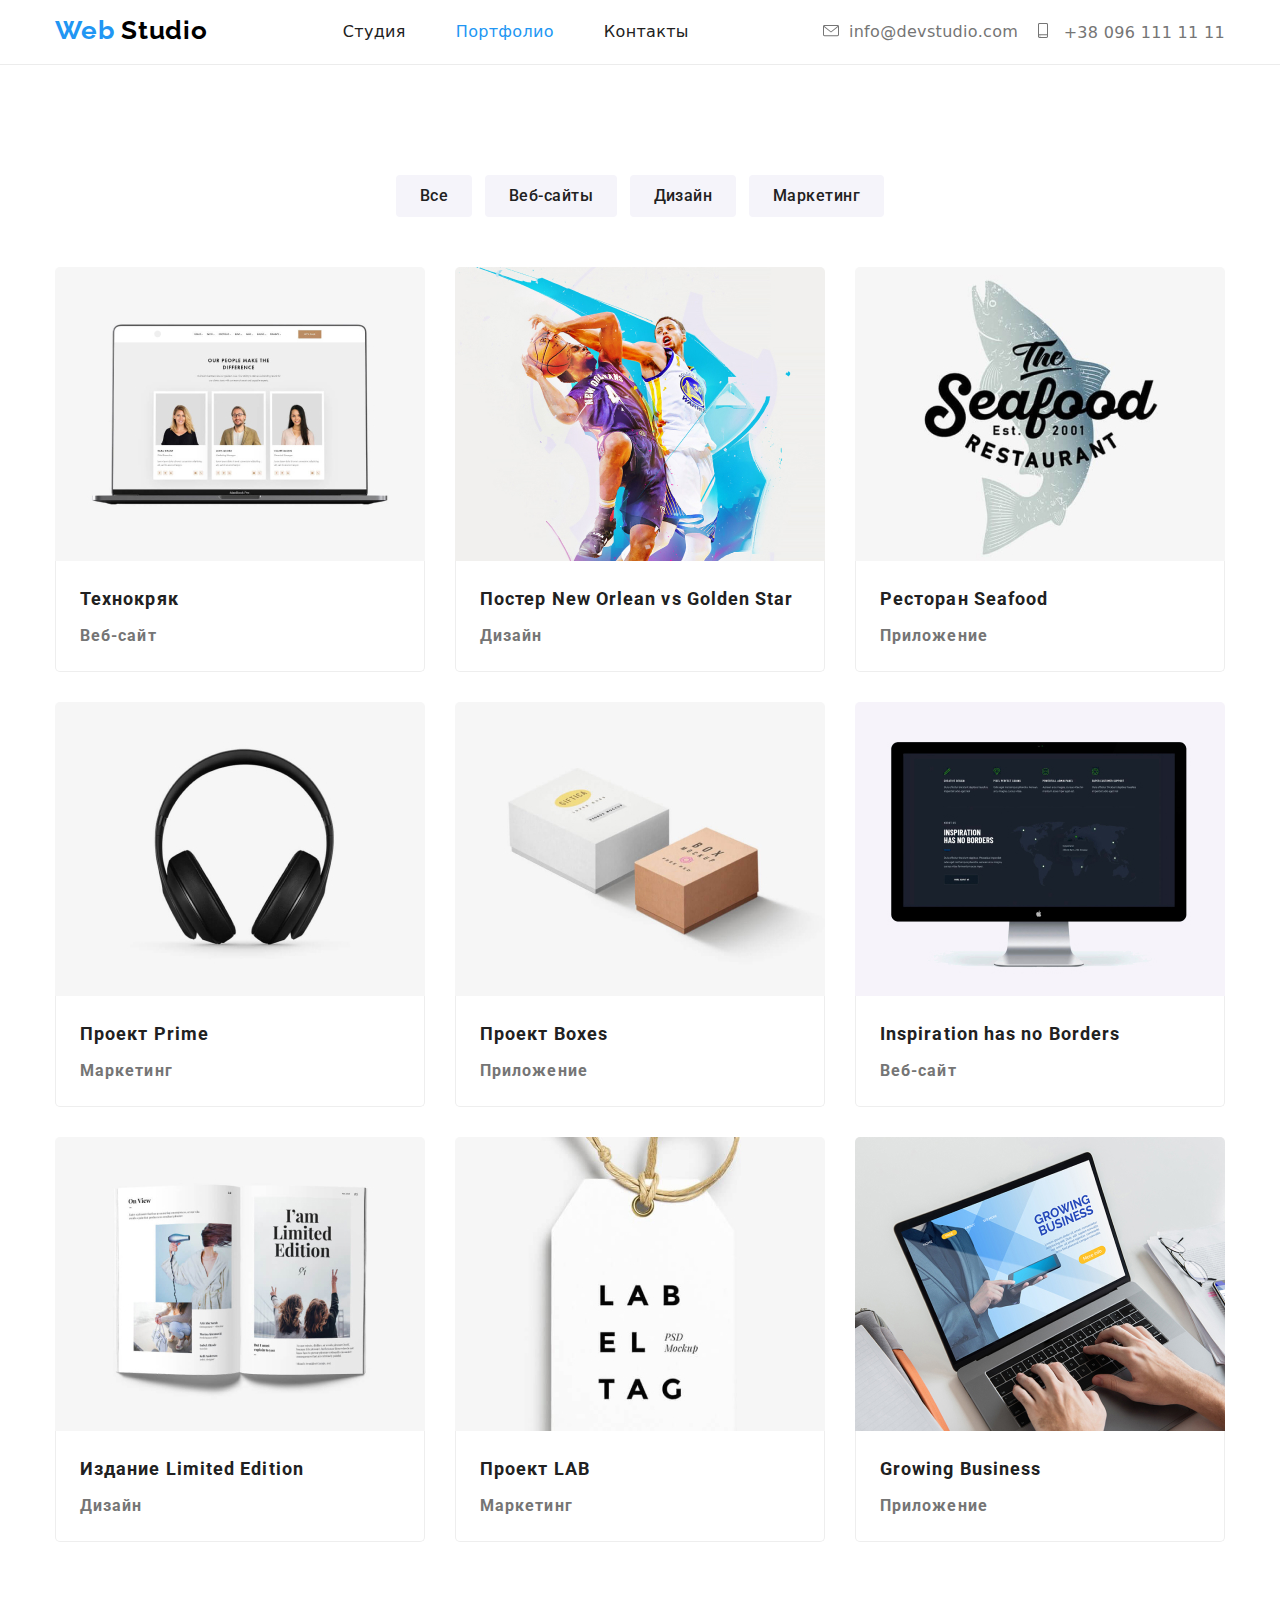
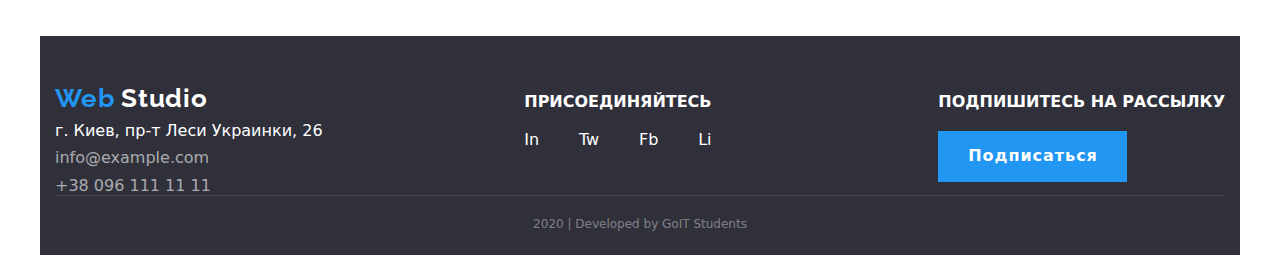
==== portfolio.html @ 93608ec6 "copied from the 3rd homework" ====
<!DOCTYPE html>
<html lang="ru">

<head>
    <meta charset="UTF-8">
    <meta name="viewport" content="width=device-width, initial-scale=1.0">
    <title>Portfolio</title> 
    <link rel="stylesheet" href="https://fonts.googleapis.com/css2?family=Raleway:wght@700&family=Roboto:wght@400;500;700;900&display=swap" />      
    <link rel="stylesheet" href="https://cdnjs.cloudflare.com/ajax/libs/modern-normalize/0.6.0/modern-normalize.min.css">
    <link rel="stylesheet" href="./css/styles.css" />
    
</head>


<body class="portfolio-page">
    <!---the header of the site-->
  
    <header class="header">
    <div class="container">  
         <nav>
            <ul class="menu list">
                <li class="menu-item">
                    <a class="logo" href="./index.html" lang="en"><span class="active">Web</span> <span class="logo-studio">Studio</span> </a>
                </li>
                <li class="menu-item"><a class="menu-link link" href="./index.html">Студия</a></li>
                <li class="menu-item"><a class="menu-link link active" href="./portfolio.html">Портфолио</a></li>
                <li class="menu-item"><a class="menu-link link" href="#">Контакты</a></li>
            </ul>
        </nav>
    
        <ul class="contact list">
        <li class="contact-item">
            <a class="link" href="mailto:info@devstudio.com">
                <img class="contact-icon" src="./images/envelope.svg" alt="envelope_icon"/>info@devstudio.com
          </a>
        </li>
        <li class="contact-item">
             <a class="link" href="tel:+38-096-111-11-11">
                <img class="contact-icon" src="./images/smartphone.svg" alt="smartphone icon"/>
                +38 096 111 11 11
            </a>
        </li>
        </ul>
    
    </div>
        
    </header>
    <main>
        <!--portfolio menu-->
       <section class="portfolio"> 
           <div class="container">
            <nav>
                <ul class="filters-list ">
                    <li class="filters-items"><button type="button" class="button button-secondary">Все</button></li>
                    <li class="filters-items"><button type="button" class="button button-secondary">Веб-сайты</button></li>
                    <li class="filters-items"><button type="button" class="button button-secondary">Дизайн</button></li>
                    <li class="filters-items"><button type="button" class="button button-secondary">Маркетинг</button></li>
                </ul>
            </nav>
            <h1 class="is-hidden"> The exaples of our projects </h1>
            <ul class="works list">
              <li class="works-item">
                <a  class="link" href="#"><img class="works-image" src="./images/технокряк.jpg" alt="three people">
                  <div class="works-content">
                    <h2 class="works-title">Технокряк</h2>
                    <p class="works-type">Веб-сайт</p>
                  </div>
                </a>
            </li>
              <li class="works-item">
               <a class="link" href="#" ><img class="works-image" src="./images/постер.jpg" alt="people who are playing basketball">
                <div class="works-content">
                    <h2 class="works-title">Постер New Orlean vs Golden Star</h2>
                    <p class="works-type">Дизайн</p>
                 </div>  
                 </a>
                </li>

            <li class="works-item">
                <a class="link" href="#" ><img class="works-image" src="./images/ресторан.jpg" alt="seafood restaurant">
                    <div class="works-content">
                        <h2 class="works-title">Ресторан Seafood</h2>
                        <p class="works-type">Приложение</p>
                    </div>
                 </a>
            </li>

            <li class="works-item">
               <a class="link" href="#" ><img class="works-image" src="./images/Prime.jpg" alt="headphones">
                <div class="works-content">
                    <h2 class="works-title">Проект Prime</h2>
                    <p class="works-type">Маркетинг</p>
                </div>
             </a>
            </li>
            <li class="works-item">
                <a class="link" href="#" ><img class="works-image" src="./images/box.jpg" alt="two boxes">
                <div class="works-content">
                    <h2 class="works-title"> Проект Boxes </h2>
                    <p class="works-type">Приложение</p>
                </div>
                </a>
            </li>
            <li class="works-item">
                <a class="link" href="#" ><img class="works-image" src="./images/no_borders.jpg" alt="monitor with the world map">
                <div class="works-content">
                    <h2 class="works-title">Inspiration has no Borders</h2>
                    <p class="works-type">Веб-сайт</p>
                </div>
                </a>
            </li>
            <li class="works-item">
                <a class="link" href="#" ><img class="works-image" src="./images/limited_edition.jpg" alt="a magazin">
                <div class="works-content">
                    <h2 class="works-title">Издание Limited Edition</h2>
                    <p class="works-type">Дизайн</p>
                </div>
            </a>
            </li>
            <li class="works-item">
                <a class="link" href="#" ><img class="works-image" src="./images/lab.jpg" alt="lab label">
                <div class="works-content">
                    <h2 class="works-title">Проект LAB</h2>
                    <p class="works-type">Маркетинг</p>
                </div>
                </a>
            </li>
            <li class="works-item">
                <a class="link" href="#" ><img class="works-image" src="./images/growing_business.jpg" alt="laptop with the picture of web-site on the monitor">
                <div class="works-content">
                    <h2 class="works-title">Growing Business</h2>
                    <p class="works-type">Приложение</p>
                </div>
            </a>
            </li>
          </ul>
        </div>
        </section> 


    </main>
   
    <!---footer-->
    <footer class="footer container">
        <div class="footer-content">
            <div class="footer-info">
            <a class="logo link" href="./index.html"><span class="active">Web</span> <span class="logo-studio">Studio</span> </a>
            <!---address-->
            <address class="address">
                <ul class="address-list list">
                    <li class="address-item">г. Киев, пр-т Леси Украинки, 26</li>
                    <li class="address-item"> <a class="link" href="mailto:info@example.com">info@example.com</a>
                    </li>                    
                    <li class="address-item"><a class="link" href="tel:+38-096-111-11-11">+38 096 111 11 11</a></li>
                </ul>  
            </address>
         </div>
                <!---social networks-->
         <div class= "footer-list">
            <b class="footer-subtitle">присоединяйтесь</b>
            <ul class="social"> 
                <li class="list"><a href="#" aria-label="Instagram" class="link"> In</a></li>
                <li class="list"><a href="#" aria-label="Twitter" class="link"> Tw</a></li>
                <li class="list"><a href="#" aria-label="Facebook" class="link"> Fb</a></li>
                <li class="list"><a href="#" aria-label="Linkedin" class="link"> Li</a></li>
            </ul>
         </div>         
     
        <!---subscription-->
        <div class="footer-list">
                <b class="footer-subtitle">Подпишитесь на рассылку</b>
                <button type="button" class="button button-primary">Подписаться</button>
        </div>
               
        </div>

        <p class="footer-copyright">2020 | Developed by GoIT Students </p>
        
    </footer>
</body>

</html>
---- css/styles.css ----
:root {
    --primary-text-color: #212121;
    --accent-color: #2196F3;
    --title-text-color: #ffffff; 
    --primary-background-color: #ffffff; 
    --secondary-text-color: #757575;
    --secondary-background-color: #F5F4FA;
}

.home-page {

    color: var(--primary-text-color); 
    font-family: "Roboto", sans-serif;
    font-weight: 400;
    font-size: 14px;
    line-height: 1.7;
    letter-spacing: 0.03em;
}


   
.container {
    /* outline: solid tomato;    */
    margin: 0 auto;
    padding: 0 15px;
    width: 1200px;
}
/* 
img {
    display: block;
    max-width: 100%;
    height: auto;
}   */

.list {
    list-style: none;
    padding: 0;
    margin: 0;
    
}
/* .item:not( :last-child) {
    margin-right: 30px;
/* } */

.link {
    text-decoration: none;
    color: var(--primary-text-color );
} 


.header .container {
    display: flex;
    align-items: center;
    justify-content: space-between;
    /* height: 80px; */

    font-weight: 500;
    line-height: 1.14;
    letter-spacing: 0.02em; 
} 


.menu,
.contact {
    display: flex;
    margin-left: auto;
} 

/*header logo*/
.logo { 
    /* margin-right: 85px; */
    text-decoration: none;
    
    color: #000000;
    font-family: 'Raleway', sans-serif;
    font-weight: 700;
    font-size: 26px;
    line-height: 1.2;
    letter-spacing: 0.03em;
}
/* 
.logo .logo-web {
    color: var(--accent-color);
   } */
.logo-studio:hover,
.logo-studio:focus {
    color: #000000;}

   /* menu */

/* .menu-item:not(:last-child) {
    margin-left: 50px;
} */

.menu-item + .menu-item {
    margin-left: 50px;
}
.menu .menu-item:first-child {
    margin-right: 85px;
    padding-top: 15px;;
}
.menu-link {
    display: block;
    padding-top: 23px;
    padding-bottom: 23px;

}


/* email and address */
/* .menu, */


 .contact .link {
    color: var(--secondary-text-color);
}

 .contact-item:not(:last-child) {
     margin-right: 20px;
 }
 .contact-icon {
     margin-right: 10px;
 }  

 .active {
    color: var(--accent-color);
}
 /* .link {
    text-decoration: none;
} 
.link:hover, 
.link:focus {
    color: var(--accent-color);
}  */

/* Styles for the main page of html */
/* Hero section */

.hero {
    padding-top: 200px;
    padding-bottom: 200px;  
    height: 600px; 
    text-align: center;
    background-color: var(--secondary-text-color);
    color: var(--title-text-color);
    letter-spacing: 0.06em;

}
/* hero title */
.hero-title {
    margin-top: 0;
    margin-bottom: 30px;
    
    font-weight: 900;
    font-size: 44px;
    line-height: 1.4;
    text-transform: uppercase;
}
    
/* button */
.button {
     font-size: 16px;
     display: inline-block;
}

.button-primary {

    border: 1px solid var(--accent-color);
    padding: 10px 32px;
    
    color: var(--title-text-color);
    background-color: var(--accent-color);
    
    font-weight: 700;
    font-size: 16px;
    line-height: 1.8;
    letter-spacing: 0.06em;
}
.button:hover,
.button:focus {
    color: var(--title-text-color);
    background-color: var(--accent-color);
}

/* .section {
    padding-top: 94px;
    padding-bottom: 94px;
} */
.section-title {
    margin-top: 0px;
    margin-bottom: 50px;

    font-weight: 700;
    font-size: 36px;
    line-height: 1.16;
    text-align: center;
}
.section-subtitle {
    margin: 0;
    padding: 0;
    
    font-weight: 700;
    font-size: 14px;
    line-height: 1.14;
    text-transform: uppercase;

}

.section-list {
    display: flex;
}

.section-item:not(:last-child) {
    margin-right: 30px;
}

/* features */

.features .container {
    padding-top: 94px;
    padding-bottom: 94px;
}

.is-hidden {
    display: none;

}
/* .features-list, {
    display: flex;
    margin: 0;
    padding: 0;
} */


.features .image {
   padding: 25px 100px;
   margin-bottom: 30px;

    background: var(--secondary-background-color);
    border-radius: 4px;
}
  
.features-descriptions {
    margin: 10px 0 10px 0;
    color: var(--secondary-text-color);
}

/* products example */
/* .product-list {
    display: flex;
    margin: 0;
    padding: 0;
} */
.products .container {
    padding-bottom: 94px;
}

.products .section-subtitle {
    padding: 27px 0;
    background-color: rgba(47, 48, 58, 0.8);
    color: var(--title-text-color);
    text-align: center;

}
.products img, 
.team img {
    display: block;
    max-width: 100%;
    height: auto; 

}

/* team list */
.team {
    background-color: var(--secondary-background-color);
}
.team .container {
    padding-top: 94px;
    padding-bottom: 94px;
}
.team .section-item {

    background: var(--title-text-color);
    box-shadow: 0px 2px 1px rgba(0, 0, 0, 0.2), 0px 1px 1px rgba(0, 0, 0, 0.14), 0px 1px 3px rgba(0, 0, 0, 0.12);
    border-radius: 0px 0px 4px 4px;
}
.team-card {
    padding: 30px 24px 32px 24px;
} 
.team-text {
    margin-top: 0;
    font-size: 16px;
    line-height: 1.2;
    text-align: center;
}

.name {
    /* margin-top: 30px; */
    margin-bottom: 10px;
    font-weight: 500;
}
.job {
    margin-bottom: 16px;
    color: var(--secondary-text-color);
 }

 .social {
     display: flex;
     padding: 0px;
     justify-content: space-between;
 }

/* .social-links .link:hover,
.social-links .link:focus {
    color: var(--accent-color);

} */
.clients .container {
    padding-top: 94px;
    padding-bottom: 94px;
}

.clients .section-item {
    display: block;
    box-sizing: border-box;
    border: 1px solid #AFB1B8;
    border-radius: 4px;
    width: 170px;
    height: 90px;
    text-align: center;
    background-color: #E5E5E5;
}
.clients .image {
    padding-top: 20px;
}

.link:hover, 
.link:focus {
    color: var(--accent-color);
} 



/* footer */
.footer {
    background-color: #2F303A;;
}
.footer-content {
    display: flex;
    justify-content: space-between;
    align-items: baseline;
} 
.footer-info {
    margin-top: 45px;
}
.footer-info .logo-studio {
    color: var(--title-text-color);
}

/* .footer-info .logo:hover,
.footer-info .logo:focus {
    text-decoration: underline;
}  */
.address-list {
    display: inline-block;
    margin-top: 8px;
    margin-right: 69px; 
    padding: 0;

    font-style: normal;
    color: var(--title-text-color);
}
.address .link {
    color: rgba(255, 255, 255, 0.6);
}

.address-item:not(:last-child) {
    margin-bottom: 9px;
}
.footer-list {
    margin-top: 57px;
 }
.footer-subtitle {
    display: block;
    margin-bottom: 20px;

    font-weight: 700;
    text-transform: uppercase;
    color: var(--title-text-color);
}
.footer-list:not(:last-child) {
    margin-right: 94px;
}
.footer .social{
    margin: 0px;
}
.footer .social .link{
    color: var(--title-text-color)
}
.footer-list .button {
    padding: 10px 28px 10px 29px;
}

.footer-copyright {
    display: block;
    margin-top: 0;
    margin-bottom: 0;
    padding-top: 16px;
    padding-bottom: 19px;

    font-size: 12px;
    line-height: 2;
    text-align: center;
    color: rgba(255, 255, 255, 0.4);
    border-top: 1px solid rgba(255, 255, 255, 0.1);
}



/* Styles for Portfolio */
.portfolio {
    border-top: 1px solid #ECECEC;

}
.portfolio .container {

    padding-top: 94px;
    padding-bottom: 94px;
    color: var(--primary-text-color);



    font-family: "Roboto", sans-serif;
    font-weight: 400;
    font-size: 16px;
    letter-spacing: 0.03em;


    /* list-style: none;
    padding: 0;
    margin: 0;  */

}


/* .filters {
    padding-right:  0px;
    padding-left: 0px;
} */
/* .filters-items + .filters-items:not(:last-child) {
margin-right: 8px;
} */
.filters-items {
    display: inline-block;
    margin: 0 4px;

}
/* .filters-items:not(:last-child) {
    margin-right: 8px;
} */

.filters-list {
    text-align: center;
    margin-bottom: 50px;
    padding: 0;
}

.button-secondary {
    border-color: transparent;
    padding: 6px 22px;
    background: var(--secondary-background-color);
    border-radius: 4px;
    list-style: none;
    /* margin-left: auto;
    margin-right:auto; */


    font-weight: 500;
    line-height: 1.6;
    text-align: center;
    letter-spacing: 0.03em;
    
    color: var(--primary-text-color);
 

}

/* .filters .list {
 
    font-weight: 500;
    font-size: 16px;
    line-height: 1.6;
    text-align: center;
    letter-spacing: 0.03em;
} */

/* .projects .list:hover,
.projects .list:focus {
    color: var(--title-text-color);
    background-color: var(--accent-color);
} */
.works {
    display: flex;
    flex-wrap: wrap;

}

.works-item {
    width: 370px; 
    /* width: calc(100%-60px) / 3; 398*/
    margin-right: 30px;
    margin-bottom: 30px;
    border-top-left-radius: 5px;
    border-top-right-radius: 5px;
    overflow: hidden;
    

    font-weight: 700;
    font-size: 18px;
    line-height: 2;
    letter-spacing: 0.06em;

}



.works-item:nth-child(3n) {
    margin-right: 0;
}

.works-item:nth-last-child(-n + 3) {
    margin-bottom: 0;
}
.works-image {
    display: block;
    max-width: 100%;
    height: auto; 
}
.works .list {
    display: block;
    }
.works-content {
    padding: 20px 24px;
    border-bottom: 1px solid #EEEEEE;
    border-right: 1px solid #EEEEEE;
    border-left: 1px solid #EEEEEE;
    border-bottom-right-radius: 5px;
    border-bottom-left-radius: 5px;
    box-sizing: border-box;
    background: var(--title-text-color);
    font-size: inherit;
}

.works-title {
    margin-bottom: 4px;
    margin-top: 0;

    font-weight: 700;
    font-size: inherit;

    line-height: 2;
    letter-spacing: 0.06em;

}
.works-type {
    margin-bottom: 0;
    margin-top: 0;
    
    font-size: 16px;
    line-height: 1.87;
    color: var(--secondary-text-color);

}
.works-description {
    font-size: inherit;

    line-height: 1.55;
    letter-spacing: 0.03em;
    color: var(--title-text-color);
}
/* .example .title {
    color: var(--primary-text-color);

    font-weight: 700;
    font-size: 18px;
    line-height: 2;
    letter-spacing: 0.06em;
}

.example .type {
    color: var(--secondary-text-color);
    
    font-weight: 400;
    font-size: 16px;
    line-height: 1.9;
    letter-spacing: 0.03em;
} 
.example .text {
    color: var(--title-text-color);
    background-color: var(--secondary-background-color);


    font-weight: 400;
    font-size: 18px;
    line-height: 1.6;
    letter-spacing: 0.03em;
} */
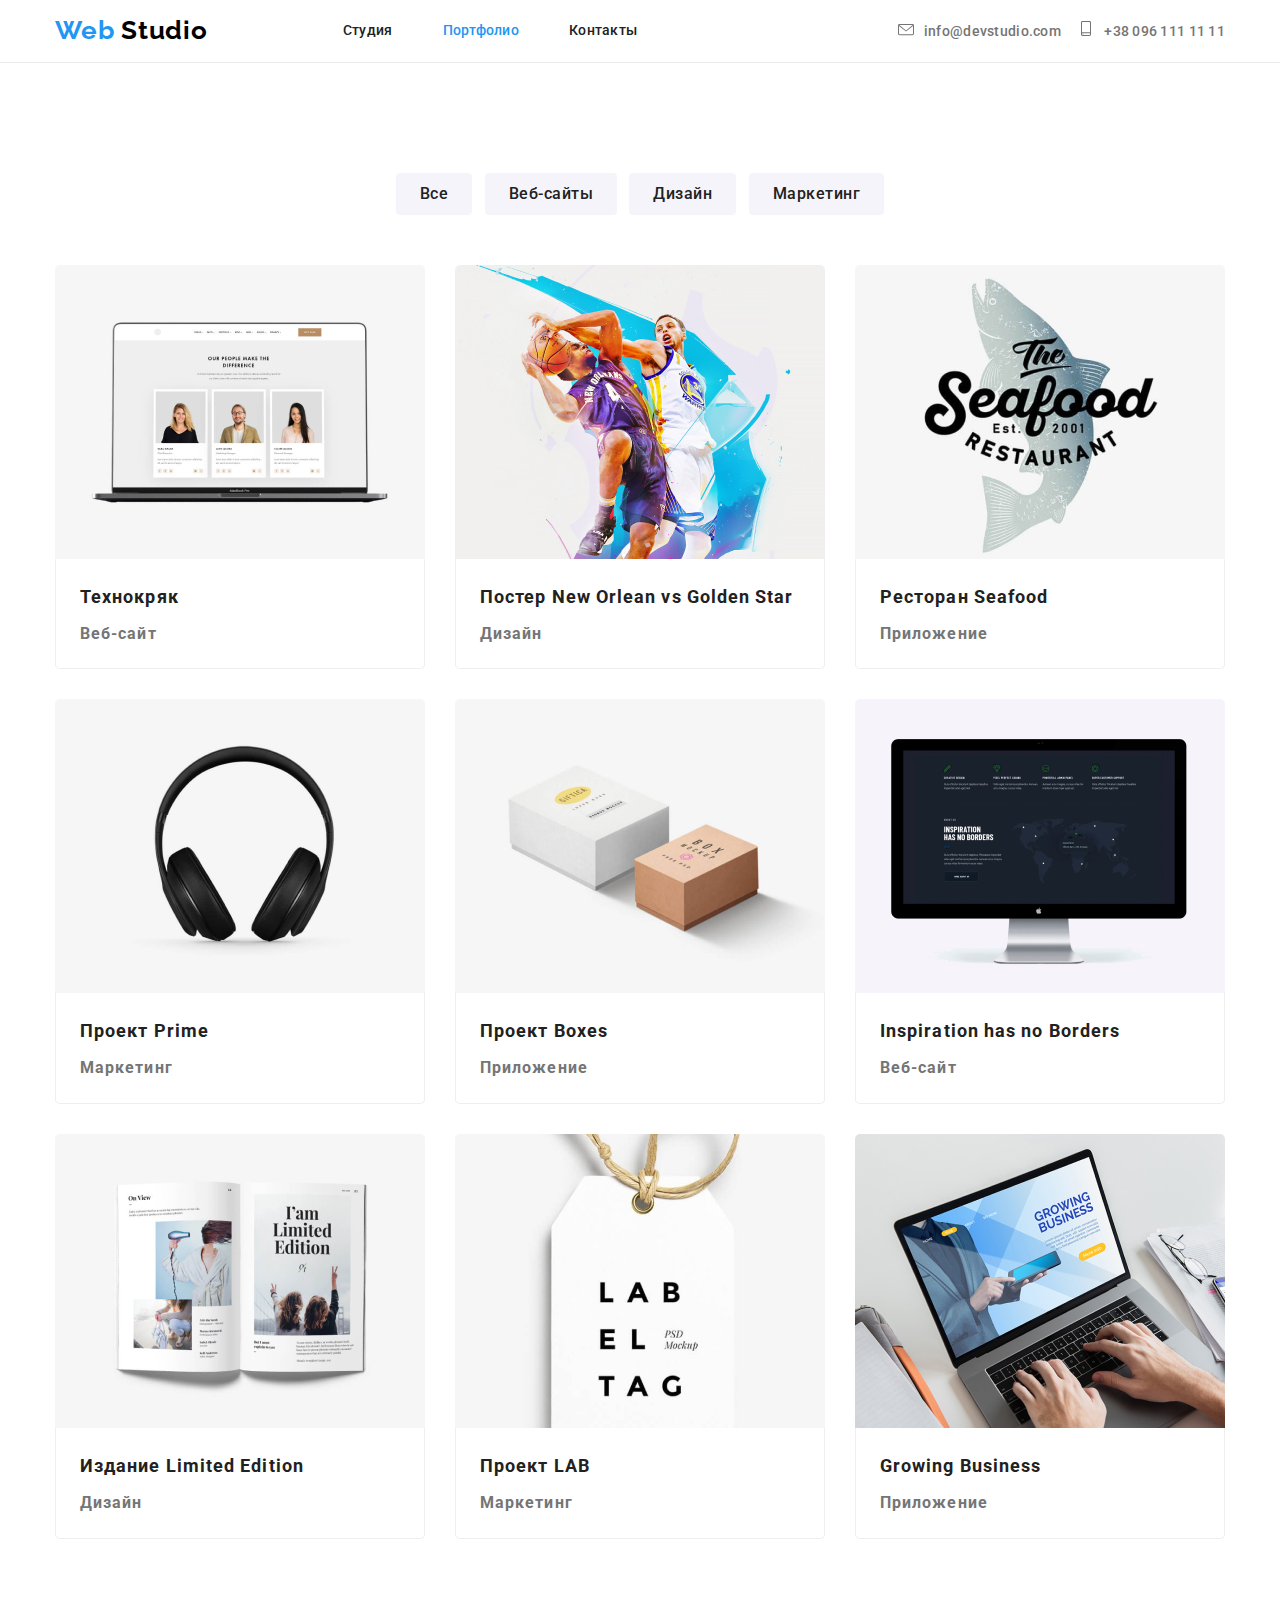
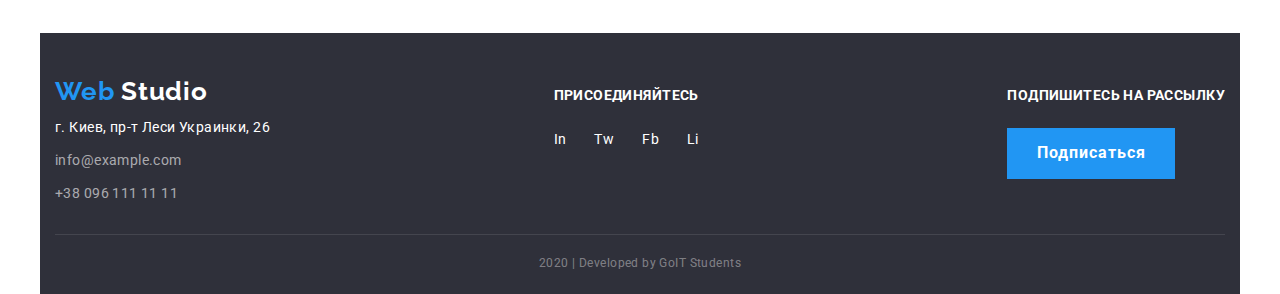
==== commit 3b1fec26: "new changes after the 3rd correction" ====
--- a/portfolio.html
+++ b/portfolio.html
@@ -29,18 +29,18 @@
         </nav>
     
         <ul class="contact list">
-        <li class="contact-item">
-            <a class="link" href="mailto:info@devstudio.com">
-                <img class="contact-icon" src="./images/envelope.svg" alt="envelope_icon"/>info@devstudio.com
-          </a>
-        </li>
-        <li class="contact-item">
-             <a class="link" href="tel:+38-096-111-11-11">
-                <img class="contact-icon" src="./images/smartphone.svg" alt="smartphone icon"/>
-                +38 096 111 11 11
-            </a>
-        </li>
-        </ul>
+            <li class="contact-item">
+                <a class="link" href="mailto:info@devstudio.com">
+                    <img class="contact-icon" src="./images/envelope.svg" alt="envelope_icon"/>info@devstudio.com
+              </a>
+            </li>
+            <li class="contact-item">
+                 <a class="link" href="tel:+38-096-111-11-11">
+                    <img class="contact-icon" src="./images/smartphone.svg" alt="smartphone icon"/>
+                    +38 096 111 11 11
+                </a>
+            </li>
+         </ul>
     
     </div>
         
--- a/css/styles.css
+++ b/css/styles.css
@@ -21,7 +21,7 @@
 
    
 .container {
-    /* outline: solid tomato;    */
+    /* outline: solid tomato;     */
     margin: 0 auto;
     padding: 0 15px;
     width: 1200px;
@@ -53,11 +53,14 @@
     display: flex;
     align-items: center;
     justify-content: space-between;
+
     /* height: 80px; */
 
     font-weight: 500;
     line-height: 1.14;
     letter-spacing: 0.02em; 
+    /* margin-bottom: 0; */
+
 } 
 
 
@@ -112,15 +115,20 @@
 /* .menu, */
 
 
- .contact .link {
+.contact-item .link {
     color: var(--secondary-text-color);
-}
-
+    padding-top: 24px;
+    padding-bottom: 24px;
+    line-height: 1.6;
+
+}
  .contact-item:not(:last-child) {
      margin-right: 20px;
  }
  .contact-icon {
      margin-right: 10px;
+ 
+
  }  
 
  .active {
@@ -284,6 +292,8 @@
     background: var(--title-text-color);
     box-shadow: 0px 2px 1px rgba(0, 0, 0, 0.2), 0px 1px 1px rgba(0, 0, 0, 0.14), 0px 1px 3px rgba(0, 0, 0, 0.12);
     border-radius: 0px 0px 4px 4px;
+    width: 270px;
+
 }
 .team-card {
     padding: 30px 24px 32px 24px;
@@ -350,10 +360,24 @@
     display: flex;
     justify-content: space-between;
     align-items: baseline;
-} 
-.footer-info {
+    padding-bottom: 29px;
+    /* padding-top: 51px; */
+} 
+/* .footer-content:first-child {
+    padding-top: 39px;
+
+} */
+.footer-content .footer-info {
+    padding-top: 39px;
+    
+}
+.footer-list {
+    padding-top: 51px;
+
+}
+/* .footer-info {
     margin-top: 45px;
-}
+} */
 .footer-info .logo-studio {
     color: var(--title-text-color);
 }
@@ -378,9 +402,9 @@
 .address-item:not(:last-child) {
     margin-bottom: 9px;
 }
-.footer-list {
+/* .footer-list {
     margin-top: 57px;
- }
+ } */
 .footer-subtitle {
     display: block;
     margin-bottom: 20px;
@@ -419,6 +443,14 @@
 
 
 /* Styles for Portfolio */
+
+.portfolio-page {
+    font-family: "Roboto", sans-serif;
+    font-weight: 400;
+    font-size: 14px;
+    line-height: 1.7;
+    letter-spacing: 0.03em;
+}
 .portfolio {
     border-top: 1px solid #ECECEC;
 
@@ -429,18 +461,8 @@
     padding-bottom: 94px;
     color: var(--primary-text-color);
 
-
-
-    font-family: "Roboto", sans-serif;
-    font-weight: 400;
     font-size: 16px;
-    letter-spacing: 0.03em;
-
-
-    /* list-style: none;
-    padding: 0;
-    margin: 0;  */
-
+   
 }
 
 
@@ -576,7 +598,6 @@
     font-size: inherit;
 
     line-height: 1.55;
-    letter-spacing: 0.03em;
     color: var(--title-text-color);
 }
 /* .example .title {
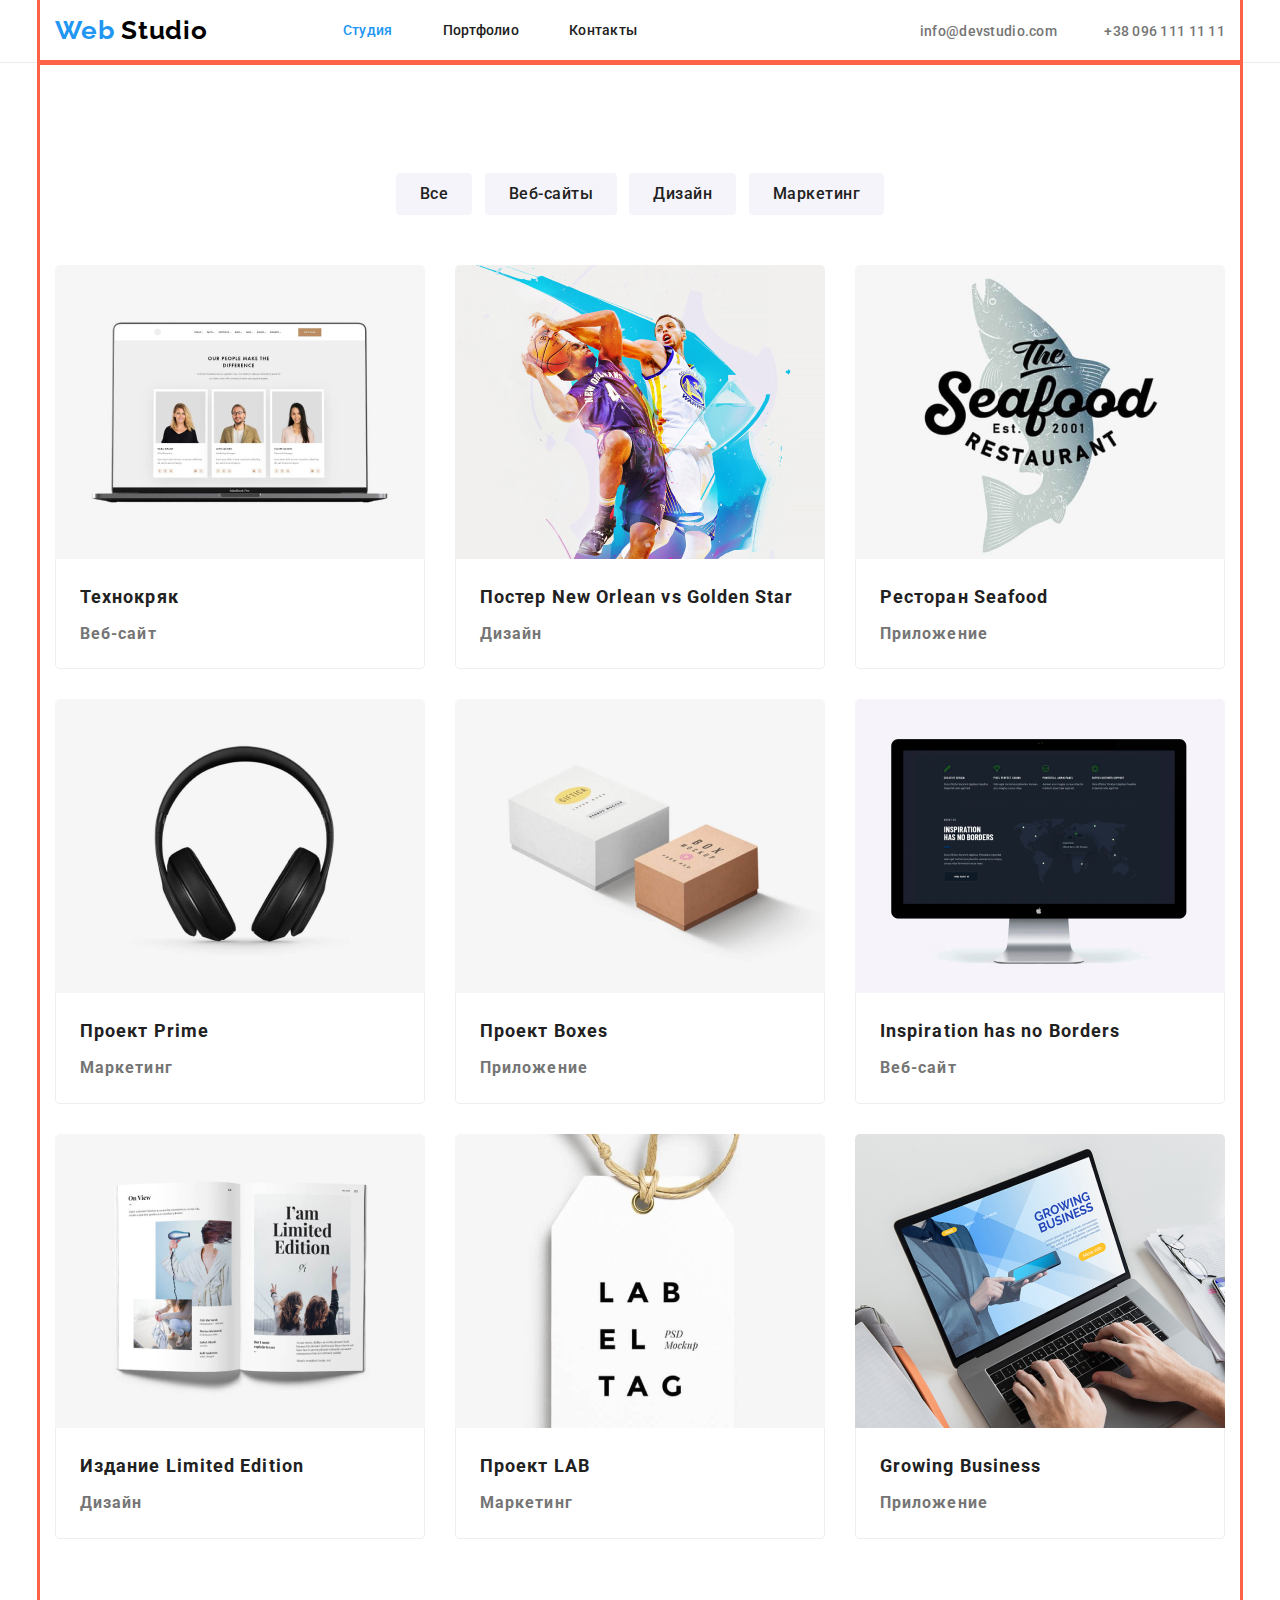
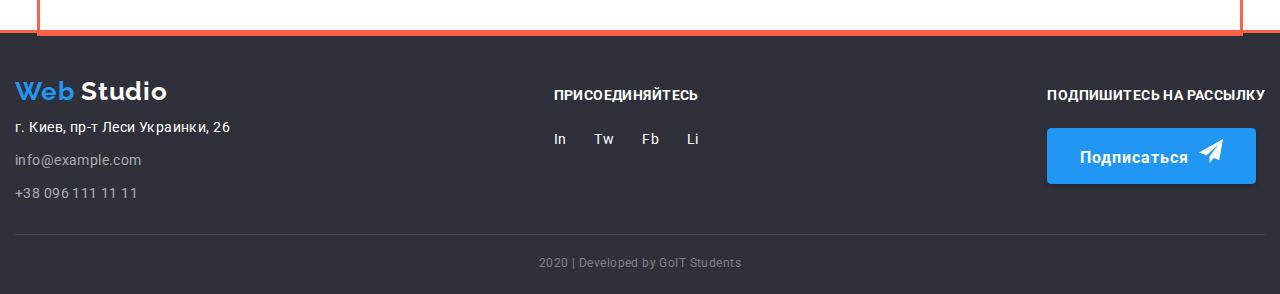
==== commit 1c8bd674: "portfolio header/ footer with social icons" ====
--- a/portfolio.html
+++ b/portfolio.html
@@ -20,23 +20,30 @@
          <nav>
             <ul class="menu list">
                 <li class="menu-item">
-                    <a class="logo" href="./index.html" lang="en"><span class="active">Web</span> <span class="logo-studio">Studio</span> </a>
+                    <a class="logo" href="/index.html" lang="en"><span class="active">Web</span> <span class="logo-studio">Studio</span> </a>
                 </li>
-                <li class="menu-item"><a class="menu-link link" href="./index.html">Студия</a></li>
-                <li class="menu-item"><a class="menu-link link active" href="./portfolio.html">Портфолио</a></li>
+                <li class="menu-item"><a class="menu-link link active" href="./index.html">Студия</a></li>
+                <li class="menu-item"><a class="menu-link link" href="./portfolio.html">Портфолио</a></li>
                 <li class="menu-item"><a class="menu-link link" href="#">Контакты</a></li>
             </ul>
         </nav>
     
-        <ul class="contact list">
+        <ul class="contact list ">
             <li class="contact-item">
                 <a class="link" href="mailto:info@devstudio.com">
-                    <img class="contact-icon" src="./images/envelope.svg" alt="envelope_icon"/>info@devstudio.com
+                    <svg width="16" height="15"width class="contact-icon"> 
+                        <use href="./images/sprite.svg#icon-envelope"></use>
+                      </svg>
+                      info@devstudio.com
               </a>
             </li>
+            
+                        
             <li class="contact-item">
-                 <a class="link" href="tel:+38-096-111-11-11">
-                    <img class="contact-icon" src="./images/smartphone.svg" alt="smartphone icon"/>
+                <a class="link" href="tel:+38-096-111-11-11">
+                    <svg width="14" height="14.94" class="contact-icon"> 
+                        <use href="./images/sprite.svg#icon-smartphone"></use>
+                      </svg>
                     +38 096 111 11 11
                 </a>
             </li>
--- a/css/styles.css
+++ b/css/styles.css
@@ -21,7 +21,7 @@
 
    
 .container {
-    /* outline: solid tomato;     */
+    outline: solid tomato;    
     margin: 0 auto;
     padding: 0 15px;
     width: 1200px;
@@ -145,17 +145,39 @@
 /* Styles for the main page of html */
 /* Hero section */
 
-.hero {
+.hero  {
+    background-color: var(--secondary-text-color);
+
+}
+.hero .container {
+    margin: 0;
+    width: 100%;
+    padding: 0;
+}
+.overlay {
     padding-top: 200px;
     padding-bottom: 200px;  
-    height: 600px; 
-    text-align: center;
-    background-color: var(--secondary-text-color);
+    height: 600px;
+    background-image: linear-gradient( to right, 
+    rgba(47, 48, 58, 0.8),
+    rgba(47, 48, 58, 0.8)
+    ),
+    url(../images/Header\ img\ \(1\).jpg);
+
+    background-repeat: no-repeat;
+    background-position: center;
+    background-size: cover;
+    
+}
+
+/* hero title */
+.hero-content {
+    text-align: center;
     color: var(--title-text-color);
     letter-spacing: 0.06em;
 
-}
-/* hero title */
+
+}
 .hero-title {
     margin-top: 0;
     margin-bottom: 30px;
@@ -179,6 +201,8 @@
     
     color: var(--title-text-color);
     background-color: var(--accent-color);
+    box-shadow: 0px 4px 4px rgba(0, 0, 0, 0.15);
+    border-radius: 4px;
     
     font-weight: 700;
     font-size: 16px;
@@ -239,15 +263,38 @@
     margin: 0;
     padding: 0;
 } */
-
-
-.features .image {
+.features .section-item::before {
+    content: "";
+    display:inline-block;
+    width: 270px;
+    height: 120px;
+    background-repeat: no-repeat;
+    background-position: center;
+    background-color: var(--secondary-background-color);
+    border-radius: 4px;
+    margin-bottom: 30px;
+
+}
+.features .section-item:nth-child(1)::before {
+    background-image: url(../images/antenna_1.svg);
+}
+.features .section-item:nth-child(2)::before {
+    background-image: url(../images/clock_1.svg);
+}
+.features .section-item:nth-child(3)::before {
+    background-image: url(../images/diagram_1.svg);
+}
+.features .section-item:nth-child(4)::before {
+    background-image: url(../images/astronaut_1.svg);
+}
+
+/* .features .image {
    padding: 25px 100px;
    margin-bottom: 30px;
 
     background: var(--secondary-background-color);
     border-radius: 4px;
-}
+} */
   
 .features-descriptions {
     margin: 10px 0 10px 0;
@@ -354,8 +401,10 @@
 
 /* footer */
 .footer {
-    background-color: #2F303A;;
-}
+    background-color: #2F303A;
+    width: 100%;
+}
+
 .footer-content {
     display: flex;
     justify-content: space-between;
@@ -422,9 +471,15 @@
 .footer .social .link{
     color: var(--title-text-color)
 }
-.footer-list .button {
-    padding: 10px 28px 10px 29px;
-}
+.footer-list .button-primary::after {
+    display: inline-block;
+    content: "";
+    width: 24px;
+    height: 24px;
+    margin-left: 10px;
+    background-image: url(../images/icon_send.svg);
+
+  } 
 
 .footer-copyright {
     display: block;
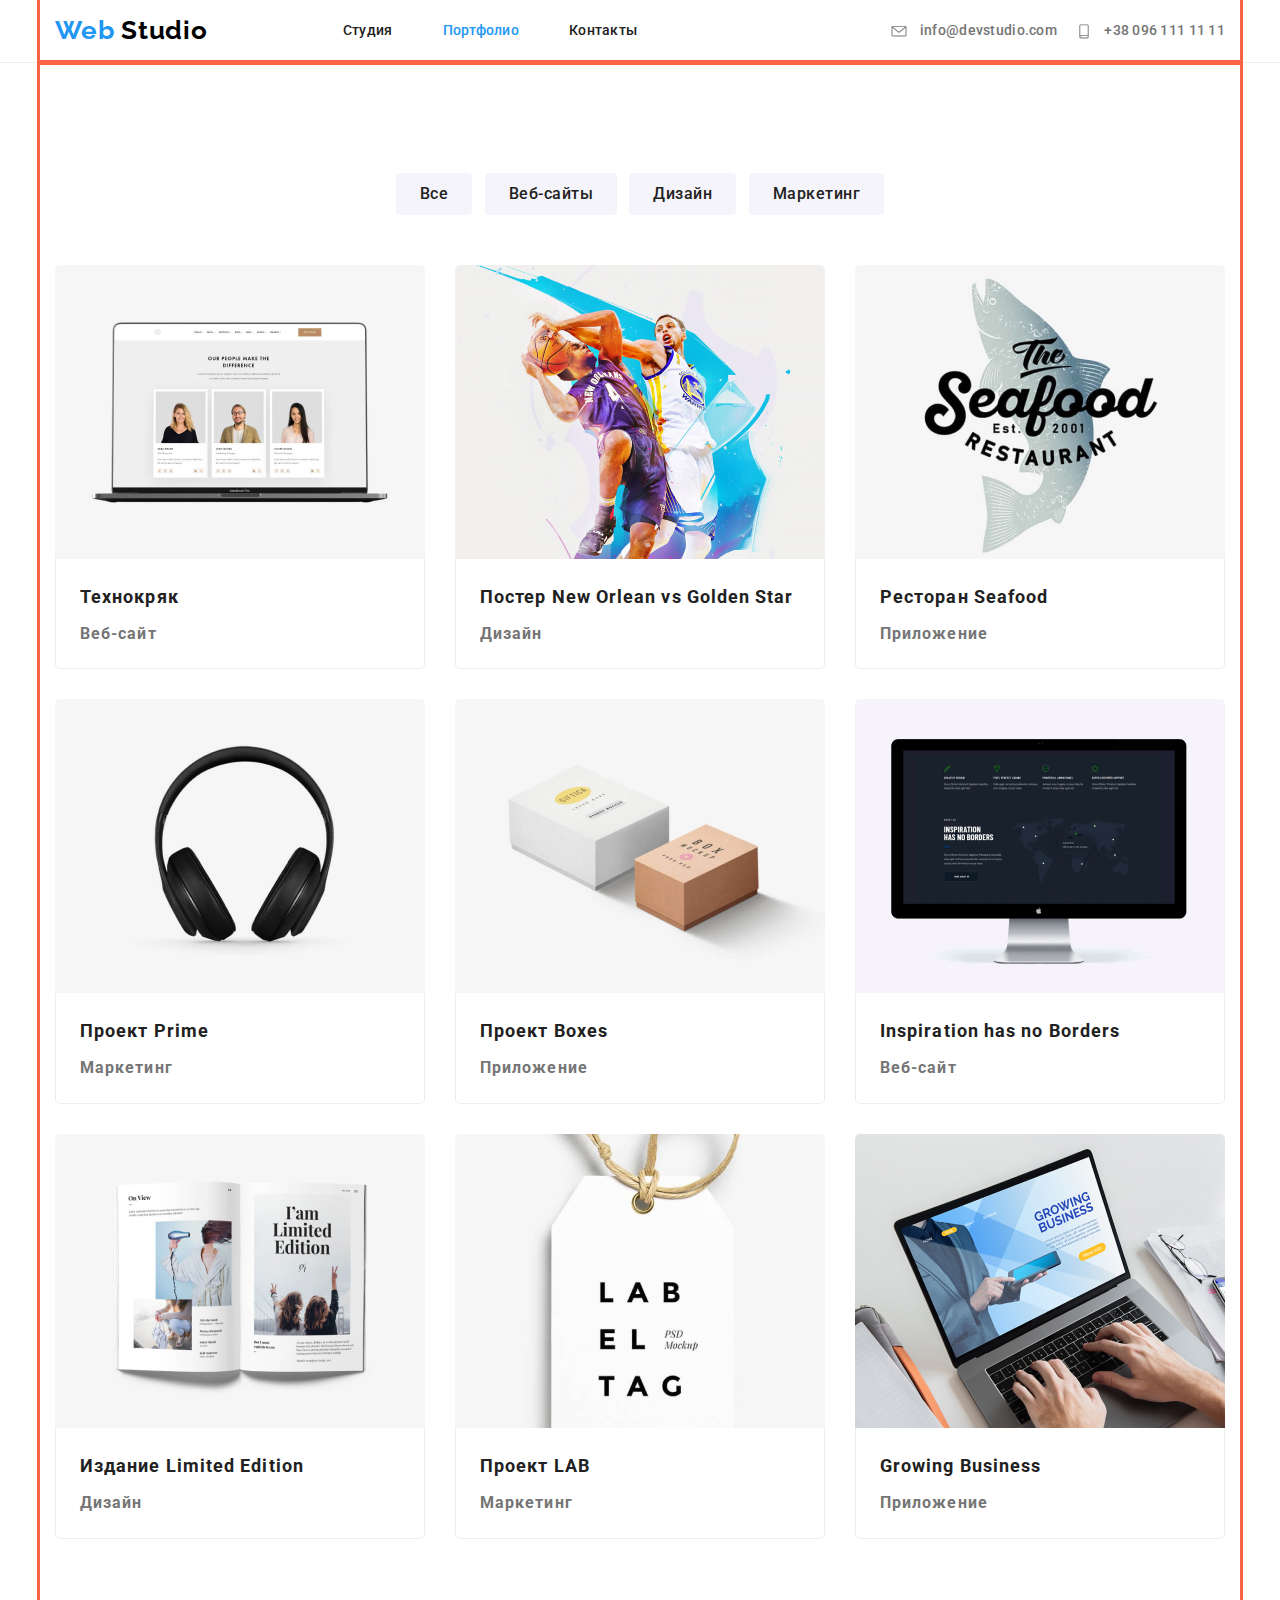
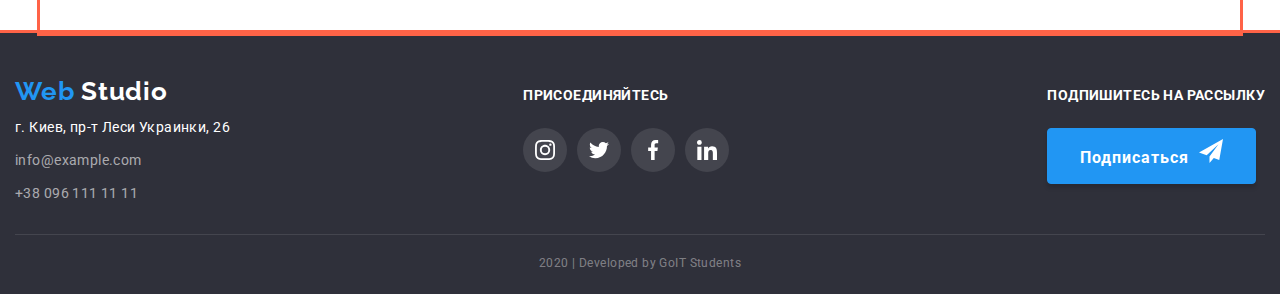
==== commit da4b5b26: "shadow effect applied to the work items" ====
--- a/portfolio.html
+++ b/portfolio.html
@@ -22,8 +22,8 @@
                 <li class="menu-item">
                     <a class="logo" href="/index.html" lang="en"><span class="active">Web</span> <span class="logo-studio">Studio</span> </a>
                 </li>
-                <li class="menu-item"><a class="menu-link link active" href="./index.html">Студия</a></li>
-                <li class="menu-item"><a class="menu-link link" href="./portfolio.html">Портфолио</a></li>
+                <li class="menu-item"><a class="menu-link link" href="./index.html">Студия</a></li>
+                <li class="menu-item"><a class="menu-link link active" href="./portfolio.html">Портфолио</a></li>
                 <li class="menu-item"><a class="menu-link link" href="#">Контакты</a></li>
             </ul>
         </nav>
@@ -165,12 +165,36 @@
                 <!---social networks-->
          <div class= "footer-list">
             <b class="footer-subtitle">присоединяйтесь</b>
-            <ul class="social"> 
-                <li class="list"><a href="#" aria-label="Instagram" class="link"> In</a></li>
-                <li class="list"><a href="#" aria-label="Twitter" class="link"> Tw</a></li>
-                <li class="list"><a href="#" aria-label="Facebook" class="link"> Fb</a></li>
-                <li class="list"><a href="#" aria-label="Linkedin" class="link"> Li</a></li>
-            </ul>
+            <ul class="social">
+                <li class="list">
+                    <a class="social-link" aria-label="Instagram">
+                        <svg class="social-icon" >
+                            <use href=./images/sprite.svg#icon-instagram ></use> 
+                        </svg>
+                    </a>
+                </li>
+                <li class="list">
+                    <a class="social-link" aria-label="Twitter">
+                        <svg class="social-icon">
+                            <use href=./images/sprite.svg#icon-twitter></use> 
+                        </svg>
+                    </a>
+                </li>
+                <li class="list">
+                    <a class="social-link" aria-label="Facebook">
+                        <svg class="social-icon">
+                            <use href=./images/sprite.svg#icon-facebook></use> 
+                        </svg>
+                    </a>
+                </li>
+                <li class="list">
+                    <a class="social-link" aria-label="Linkedin">
+                        <svg class="social-icon">
+                            <use href=./images/sprite.svg#icon-linkedin></use> 
+                        </svg>
+                    </a>
+                </li>
+             </ul>
          </div>         
      
         <!---subscription-->
--- a/css/styles.css
+++ b/css/styles.css
@@ -6,6 +6,7 @@
     --primary-background-color: #ffffff; 
     --secondary-text-color: #757575;
     --secondary-background-color: #F5F4FA;
+    --social-link-color: #AFB1B8;
 }
 
 .home-page {
@@ -114,22 +115,28 @@
 /* email and address */
 /* .menu, */
 
-
-.contact-item .link {
+.contact-item {
+    fill: var(--secondary-text-color); 
+
+}
+.contact-item .link{
     color: var(--secondary-text-color);
     padding-top: 24px;
     padding-bottom: 24px;
-    line-height: 1.6;
+    line-height: 1.14;
 
 }
  .contact-item:not(:last-child) {
      margin-right: 20px;
  }
  .contact-icon {
-     margin-right: 10px;
- 
-
+     vertical-align: bottom;
+     margin-right: 10px;   
  }  
+.contact-item:hover, 
+.contact-item:focus {
+    fill:  var(--accent-color);
+}
 
  .active {
     color: var(--accent-color);
@@ -137,10 +144,7 @@
  /* .link {
     text-decoration: none;
 } 
-.link:hover, 
-.link:focus {
-    color: var(--accent-color);
-}  */
+  */
 
 /* Styles for the main page of html */
 /* Hero section */
@@ -258,12 +262,24 @@
     display: none;
 
 }
+.features-label {
+    padding: 25px 100px;
+    margin-bottom: 30px;
+ 
+
+     background-color: var(--secondary-background-color);
+     border-radius: 4px;
+}   
+.features-icon {
+width: 70px;
+height: 70px;
+}
 /* .features-list, {
     display: flex;
     margin: 0;
     padding: 0;
 } */
-.features .section-item::before {
+/* .features .section-item::before {
     content: "";
     display:inline-block;
     width: 270px;
@@ -286,7 +302,7 @@
 }
 .features .section-item:nth-child(4)::before {
     background-image: url(../images/astronaut_1.svg);
-}
+} */
 
 /* .features .image {
    padding: 25px 100px;
@@ -368,11 +384,48 @@
      justify-content: space-between;
  }
 
-/* .social-links .link:hover,
-.social-links .link:focus {
-    color: var(--accent-color);
-
-} */
+ .social .list:not(:last-child) {
+    margin-right: 10px;
+}
+.social-link {
+    display: inline-flex;
+    padding: 0;
+    align-items: center;
+    justify-content: center;
+    border-radius: 50%;
+    width: 44px;
+    height: 44px;
+    text-decoration: none;
+    border: none;
+    background: rgba(255, 255, 255, 0.1);
+    
+    
+    
+}
+/* .social-link {
+background-color: rgba(255, 255, 255, 0.1);
+} */
+.social-icon {
+    width: 20px;
+    height: 20px;
+    fill: var(--social-link-color);
+
+}
+.social-link:hover .social-icon,
+.social-link:focus .social-icon {
+    fill: var(--title-text-color);
+} 
+
+/* .social-icon:hover {
+    fill: var(--title-text-color);
+    
+} */
+.social-link:hover,
+.social-link:focus   {
+    background-color: var(--accent-color);
+}
+
+
 .clients .container {
     padding-top: 94px;
     padding-bottom: 94px;
@@ -395,6 +448,7 @@
 .link:hover, 
 .link:focus {
     color: var(--accent-color);
+    cursor: pointer;
 } 
 
 
@@ -465,11 +519,11 @@
 .footer-list:not(:last-child) {
     margin-right: 94px;
 }
-.footer .social{
+.footer .social {
     margin: 0px;
 }
-.footer .social .link{
-    color: var(--title-text-color)
+.footer .social-icon {
+    fill: var(--title-text-color)
 }
 .footer-list .button-primary::after {
     display: inline-block;
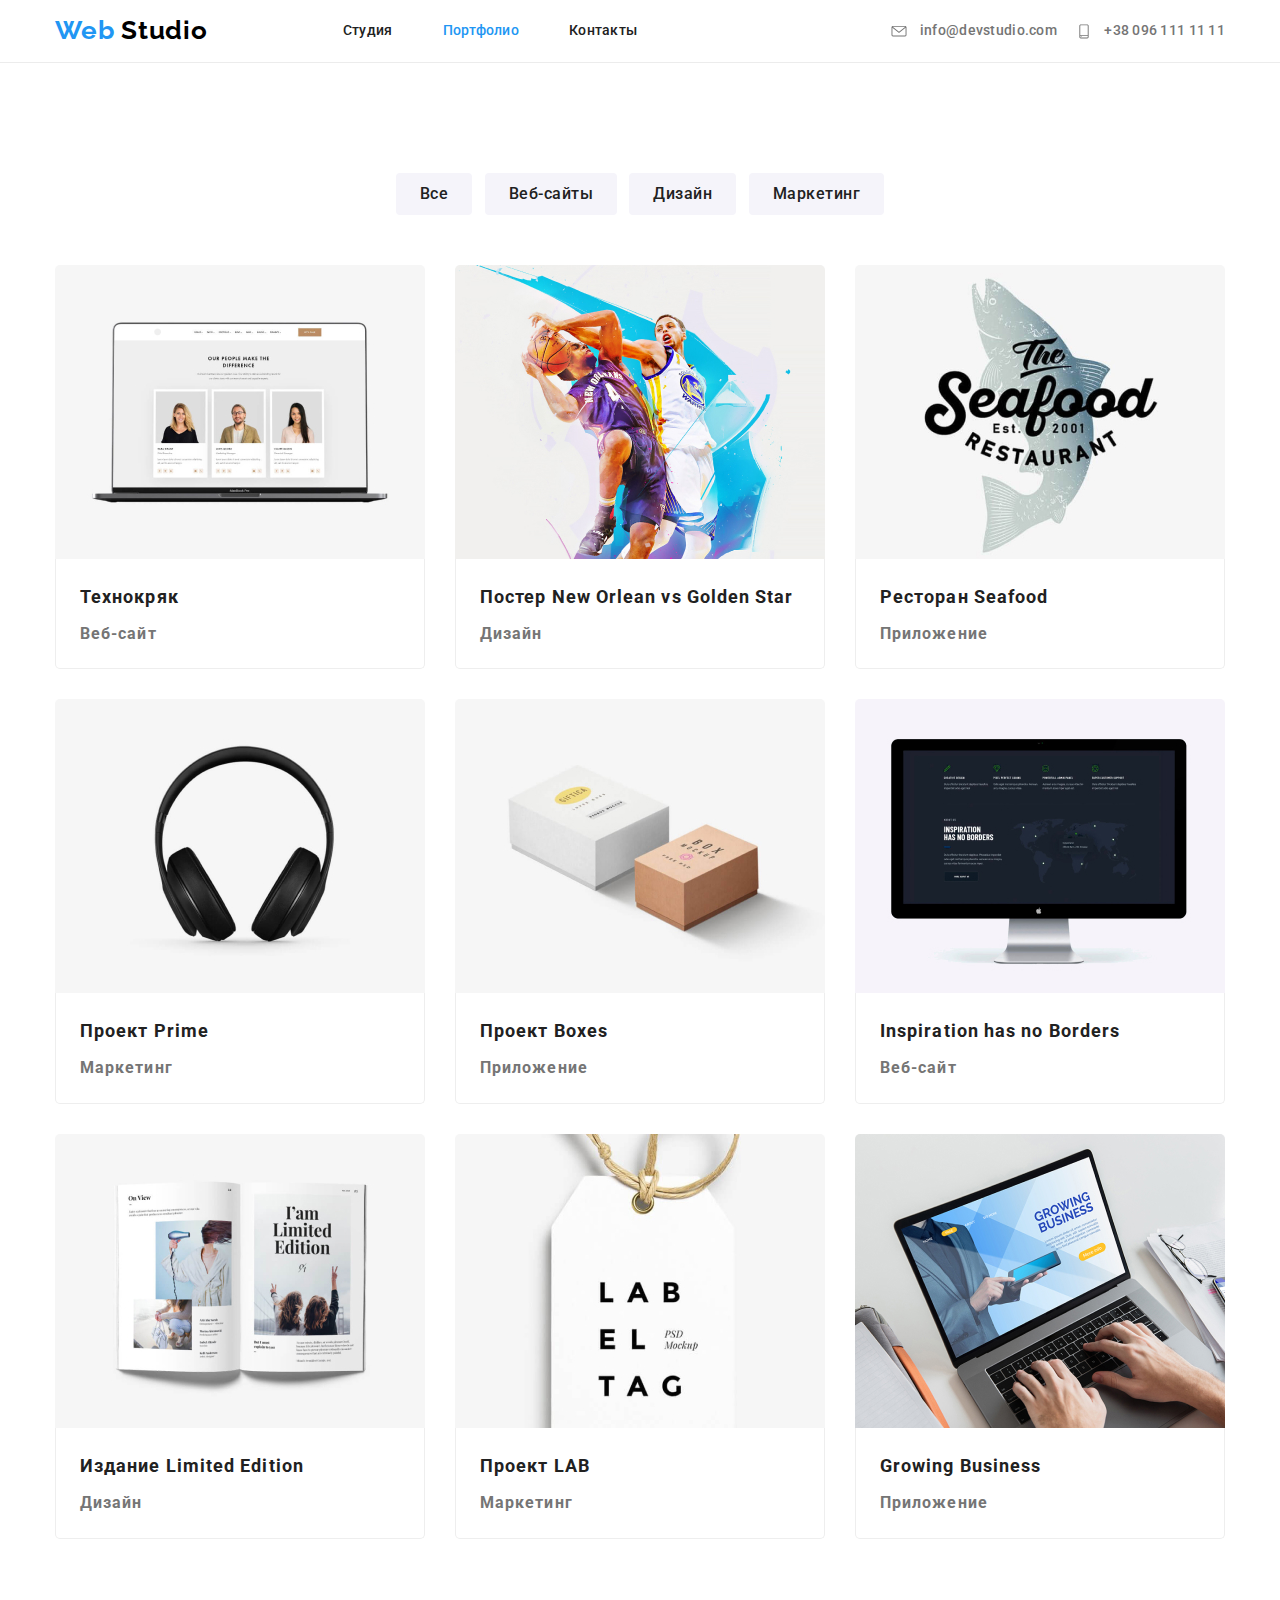
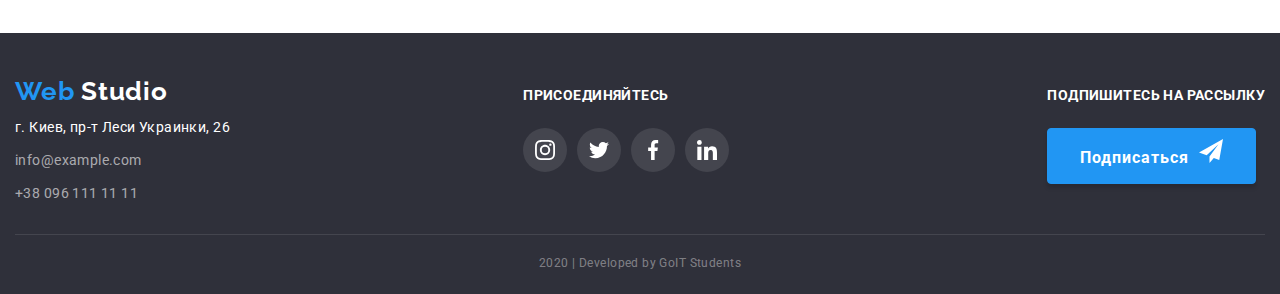
==== commit 1d16d2a2: "fix with validator" ====
--- a/portfolio.html
+++ b/portfolio.html
@@ -31,7 +31,7 @@
         <ul class="contact list ">
             <li class="contact-item">
                 <a class="link" href="mailto:info@devstudio.com">
-                    <svg width="16" height="15"width class="contact-icon"> 
+                    <svg width="16" height="15" class="contact-icon"> 
                         <use href="./images/sprite.svg#icon-envelope"></use>
                       </svg>
                       info@devstudio.com
--- a/css/styles.css
+++ b/css/styles.css
@@ -6,7 +6,7 @@
     --primary-background-color: #ffffff; 
     --secondary-text-color: #757575;
     --secondary-background-color: #F5F4FA;
-    --social-link-color: #AFB1B8;
+    --additional-link-color: #AFB1B8;
 }
 
 .home-page {
@@ -22,7 +22,7 @@
 
    
 .container {
-    outline: solid tomato;    
+    /* outline: solid tomato;     */
     margin: 0 auto;
     padding: 0 15px;
     width: 1200px;
@@ -271,8 +271,8 @@
      border-radius: 4px;
 }   
 .features-icon {
-width: 70px;
-height: 70px;
+    width: 70px;
+    height: 70px;
 }
 /* .features-list, {
     display: flex;
@@ -353,7 +353,6 @@
 .team .section-item {
 
     background: var(--title-text-color);
-    box-shadow: 0px 2px 1px rgba(0, 0, 0, 0.2), 0px 1px 1px rgba(0, 0, 0, 0.14), 0px 1px 3px rgba(0, 0, 0, 0.12);
     border-radius: 0px 0px 4px 4px;
     width: 270px;
 
@@ -361,6 +360,10 @@
 .team-card {
     padding: 30px 24px 32px 24px;
 } 
+.team-card:hover,
+.team-card:focus {
+box-shadow: 0px 2px 1px rgba(0, 0, 0, 0.2), 0px 1px 1px rgba(0, 0, 0, 0.14), 0px 1px 3px rgba(0, 0, 0, 0.12);
+}
 .team-text {
     margin-top: 0;
     font-size: 16px;
@@ -408,7 +411,7 @@
 .social-icon {
     width: 20px;
     height: 20px;
-    fill: var(--social-link-color);
+    fill: var(--additional-link-color);
 
 }
 .social-link:hover .social-icon,
@@ -416,14 +419,10 @@
     fill: var(--title-text-color);
 } 
 
-/* .social-icon:hover {
-    fill: var(--title-text-color);
-    
-} */
 .social-link:hover,
 .social-link:focus   {
     background-color: var(--accent-color);
-}
+} 
 
 
 .clients .container {
@@ -431,20 +430,50 @@
     padding-bottom: 94px;
 }
 
-.clients .section-item {
+.clients-list {
     display: block;
     box-sizing: border-box;
-    border: 1px solid #AFB1B8;
+    border: 1px solid var(--additional-link-color);
     border-radius: 4px;
     width: 170px;
     height: 90px;
     text-align: center;
-    background-color: #E5E5E5;
-}
-.clients .image {
+    justify-content: center;
+  
+}
+    
+
+.clients-icon {
+        fill: var(--additional-link-color);
+         margin-top: 20px;
+}
+.clients-list:hover .clients-icon,
+.clients-list:focus .clients-icon {
+    fill: var(--accent-color);
+}
+
+.clients-list:hover,
+.clients-list:focus {
+    border-color: var(--accent-color);
+}
+/* .client_5 {
+    width: 59px;
+     height: 47px;
+} */
+/* .client_6 {
+    width: 88.48px;
+     height: 45.44px;
+} */
+
+
+
+/* .clients .image {
     padding-top: 20px;
-}
-
+} */
+/* .clients-icon {
+    padding: 20px;
+    text-align: center;
+} */
 .link:hover, 
 .link:focus {
     color: var(--accent-color);
@@ -709,6 +738,10 @@
     line-height: 1.55;
     color: var(--title-text-color);
 }
+.works-item:hover,
+.works-item:focus {
+box-shadow: 0px 2px 1px rgba(0, 0, 0, 0.2), 0px 1px 1px rgba(0, 0, 0, 0.14), 0px 1px 3px rgba(0, 0, 0, 0.12);
+}
 /* .example .title {
     color: var(--primary-text-color);
 
